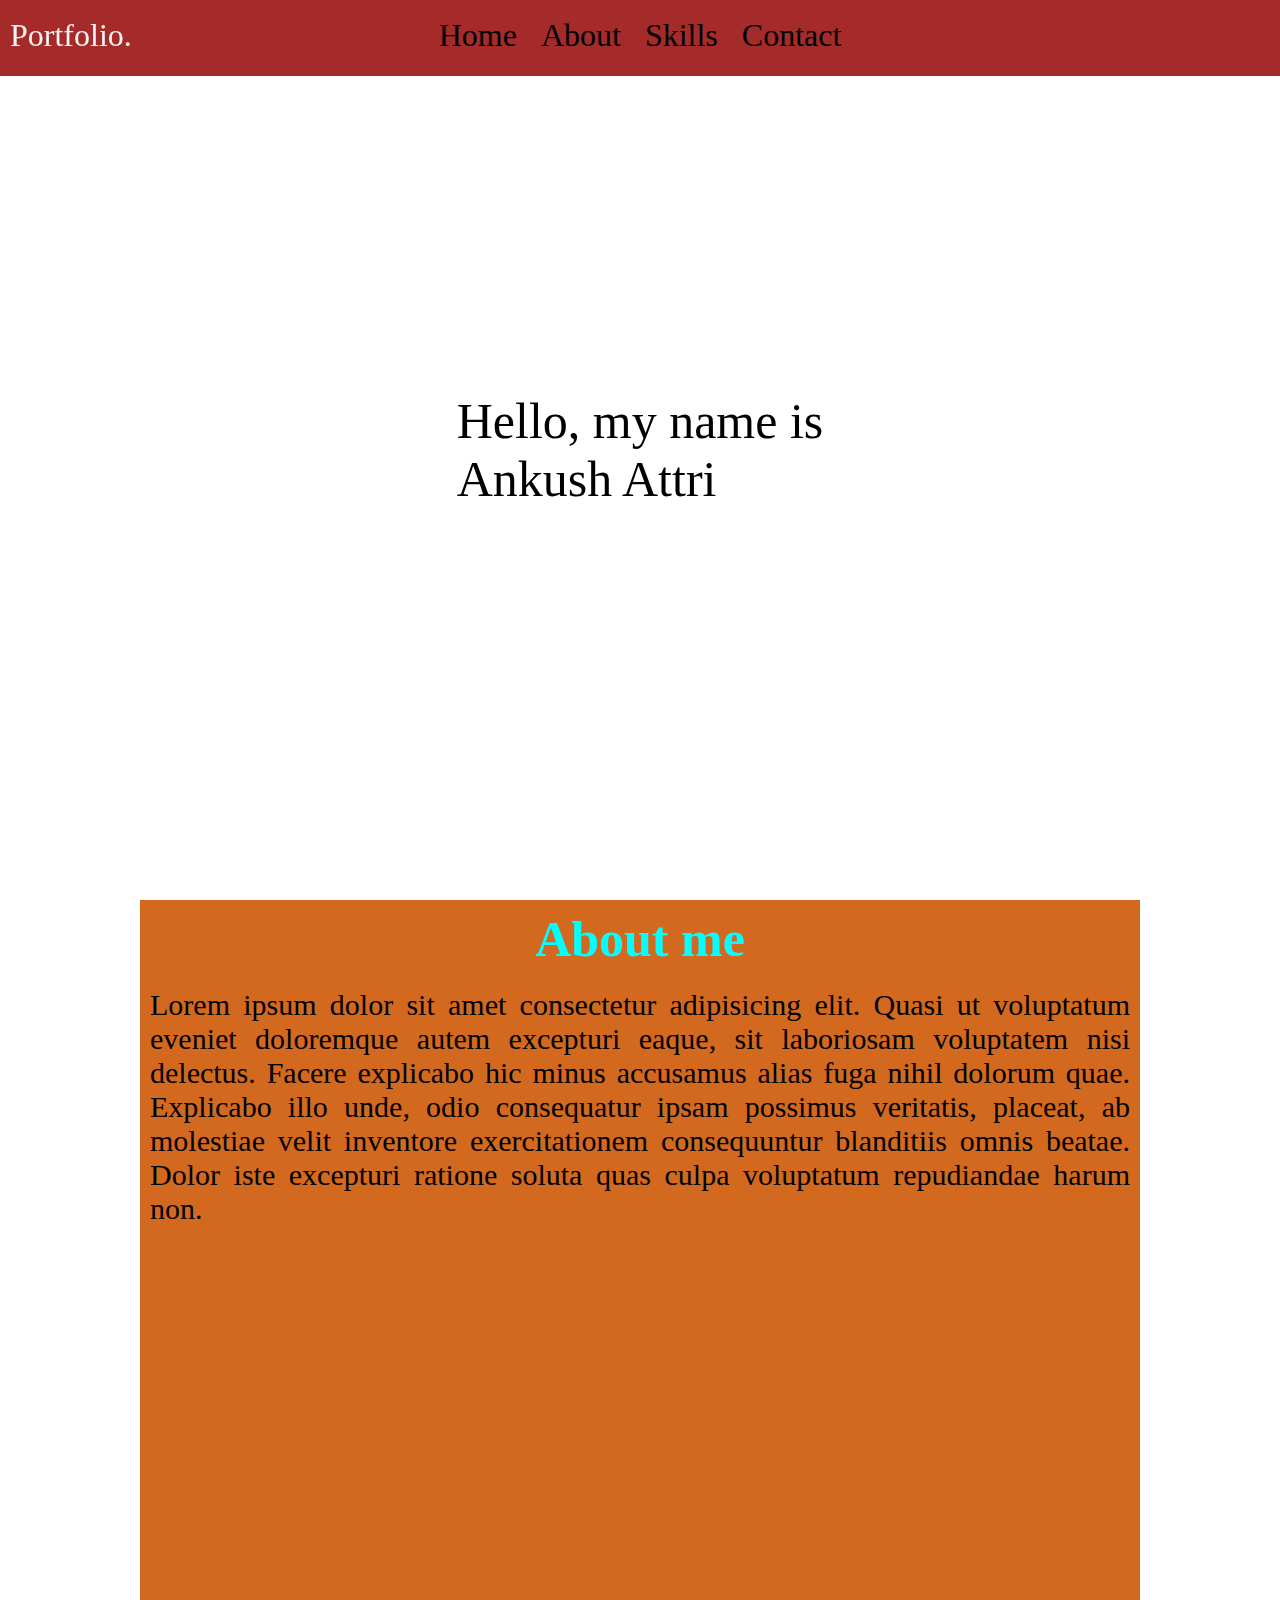
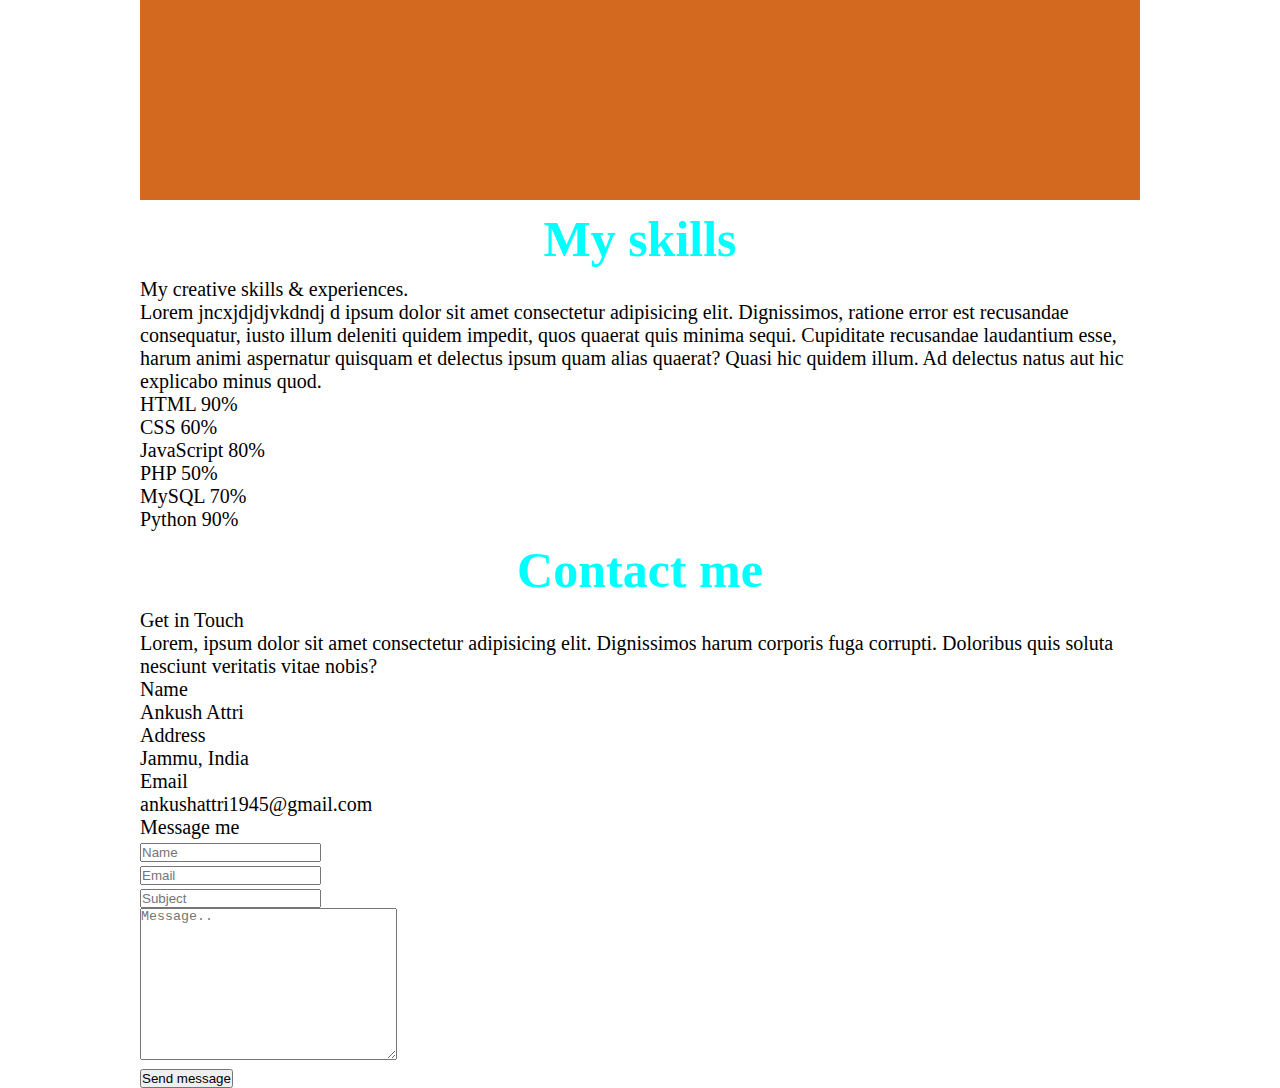
==== index.html @ c4091607 "comit" ====
<!DOCTYPE html>
<html lang="en">

<head>
    <meta charset="UTF-8">
    <meta name="viewport" content="width=device-width, initial-scale=1.0">
    <title>Ankush | Portfolio</title>
    <link rel="stylesheet" href="style.css">
    <script src="https://code.jquery.com/jquery-3.5.1.min.js"></script>

</head>

<body>
    <nav class="navbar">
        <div class="logo"><a href="#">Portfolio.</a></div>
        <ul class="menu">
            <li><a href="#home" class="menu-btn">Home</a></li>
            <li><a href="#about" class="menu-btn">About</a></li>
            <li><a href="#skills" class="menu-btn">Skills</a></li>
            <li><a href="#contact" class="menu-btn">Contact</a></li>
        </ul>
        <div class="menu-btn">
            <i class="fas fa-bars"></i>
        </div>
    </nav>
    <main>
        <div class="container">
            <!-- home section start -->
            <section class="home" id="home">
                <div class="wraper">
                    <div class="home-content">
                        <div class="text-1">Hello, my name is</div>
                        <div class="text-2">Ankush Attri</div>
                        <!-- <a href="#">Hire me</a> -->
                    </div>
                </div>
            </section>
            <!-- about section start -->
            <section class="about" id="about">
                <!-- <div class="container"> -->
                <h2 class="title">About me</h2>
                <div class="about-content">
                    <p>Lorem ipsum dolor sit amet consectetur adipisicing elit. Quasi ut voluptatum eveniet
                        doloremque autem excepturi eaque, sit laboriosam voluptatem nisi delectus. Facere explicabo
                        hic minus accusamus alias fuga nihil dolorum quae. Explicabo illo unde, odio consequatur
                        ipsam possimus veritatis, placeat, ab molestiae velit inventore exercitationem consequuntur
                        blanditiis omnis beatae. Dolor iste excepturi ratione soluta quas culpa voluptatum
                        repudiandae harum non.</p>
                </div>
                <!-- </div> -->
            </section>
            <!-- skills section start -->
            <section class="skills" id="skills">
                <div class="container">
                    <h2 class="title">My skills</h2>
                    <div class="skills-content">
                        <div class="column left">
                            <div class="text">My creative skills & experiences.</div>
                            <p>Lorem jncxjdjdjvkdndj d ipsum dolor sit amet consectetur adipisicing elit. Dignissimos, ratione error est
                                recusandae consequatur, iusto illum deleniti quidem impedit, quos quaerat quis minima
                                sequi.
                                Cupiditate recusandae laudantium esse, harum animi aspernatur quisquam et delectus ipsum
                                quam alias quaerat? Quasi hic quidem illum. Ad delectus natus aut hic explicabo minus
                                quod.
                            </p>
                        </div>
                        <div class="column right">
                            <div class="bars">
                                <div class="info">
                                    <span>HTML</span>
                                    <span>90%</span>
                                </div>
                                <div class="line html"></div>
                            </div>
                            <div class="bars">
                                <div class="info">
                                    <span>CSS</span>
                                    <span>60%</span>
                                </div>
                                <div class="line css"></div>
                            </div>
                            <div class="bars">
                                <div class="info">
                                    <span>JavaScript</span>
                                    <span>80%</span>
                                </div>
                                <div class="line js"></div>
                            </div>
                            <div class="bars">
                                <div class="info">
                                    <span>PHP</span>
                                    <span>50%</span>
                                </div>
                                <div class="line php"></div>
                            </div>
                            <div class="bars">
                                <div class="info">
                                    <span>MySQL</span>
                                    <span>70%</span>
                                </div>
                                <div class="line mysql"></div>
                            </div>
                            <div class="bars">
                                <div class="info">
                                    <span>Python</span>
                                    <span>90%</span>
                                </div>
                                <div class="line Python"></div>
                            </div>
                        </div>
                    </div>
                </div>
            </section>
            <section class="contact" id="contact">
                <div class="container">
                    <h2 class="title">Contact me</h2>
                    <div class="contact-content">
                        <div class="column left">
                            <div class="text">Get in Touch</div>
                            <p>Lorem, ipsum dolor sit amet consectetur adipisicing elit. Dignissimos harum corporis fuga
                                corrupti. Doloribus quis soluta nesciunt veritatis vitae nobis?</p>
                            <div class="icons">
                                <div class="row">
                                    <i class="fas fa-user"></i>
                                    <div class="info">
                                        <div class="head">Name</div>
                                        <div class="sub-title">Ankush Attri</div>
                                    </div>
                                </div>
                                <div class="row">
                                    <i class="fas fa-map-marker-alt"></i>
                                    <div class="info">
                                        <div class="head">Address</div>
                                        <div class="sub-title">Jammu, India</div>
                                    </div>
                                </div>
                                <div class="row">
                                    <i class="fas fa-envelope"></i>
                                    <div class="info">
                                        <div class="head">Email</div>
                                        <div class="sub-title">ankushattri1945@gmail.com</div>
                                    </div>
                                </div>
                            </div>
                        </div>
                        <div class="column right">
                            <div class="text">Message me</div>
                            <form action="#">
                                <div class="fields">
                                    <div class="field name">
                                        <input type="text" placeholder="Name" required>
                                    </div>
                                    <div class="field email">
                                        <input type="email" placeholder="Email" required>
                                    </div>
                                </div>
                                <div class="field">
                                    <input type="text" placeholder="Subject" required>
                                </div>
                                <div class="field textarea">
                                    <textarea cols="30" rows="10" placeholder="Message.." required></textarea>
                                </div>
                                <div class="button-area">
                                    <button type="submit">Send message</button>
                                </div>
                            </form>
                        </div>
                    </div>
                </div>
            </section>
        </div>
    </main>
</body>

</html>
---- style.css ----
* {
    padding: 0;
    margin: 0%;
}

.navbar {
    width: 100vw;
    position: fixed;
    line-height: 50px;
    background-color: brown;
}

.logo {
    position: fixed;
    left: 0;
    padding: 10px;
    font-size: 32px;
}

.menu {
    text-align: center;
    /* position: fixed;
    top: 0;
    right: 0; */
}

.menu li {
    list-style: none;
    text-decoration: none;
    display: inline-block;
    padding: 10px;
}

.menu li a {
    text-decoration: none;
    color: black;
    font-size: 32px;
    cursor: pointer;
}

.logo a {
    text-decoration: none;
    color: whitesmoke;
}

main {
    display: flex;
    justify-content: center;
    color: black;
    font-size: 20px;
    flex-direction: column;
    align-items: center;
}

.container {
    width: 50em;
}

.home {
    height: 100vh;
    display: flex;
    justify-content: center;
    align-items: center;
}

.about {
    height: 100vh;
    background-color: chocolate;
}

.title {
    font-size: 50px;
    color: cyan;
    text-align: center;
    padding: 10px;
}

.about-content p {
    font-size: 30px;
    color: black;
    text-align: justify;
    padding: 10px;
}

/* @media screen and (max-width:780px){
    .container{
        width: 100%;
    }
    .title{
        font-size: 40px;
        color: purple;
        text-align: center;
        padding: 10px;
    }   
    .menu li{
        list-style: none;
        text-decoration: none;
        display:inline-block;
        padding: 10px;
        top: 50px;
    } 
    .menu{
        text-align: center;
        position: fixed;
        top: 50px;
        right: 0; 
        font-size: 20px;
        background-color: crimson;
    }
    .logo a{
        text-decoration: none;
        color: crimson;
        background-color:black;
    }
} */
.wraper {
    font-size: 50px;
    font-family: Cambria, Cochin, Georgia, Times, 'Times New Roman', serif;
}
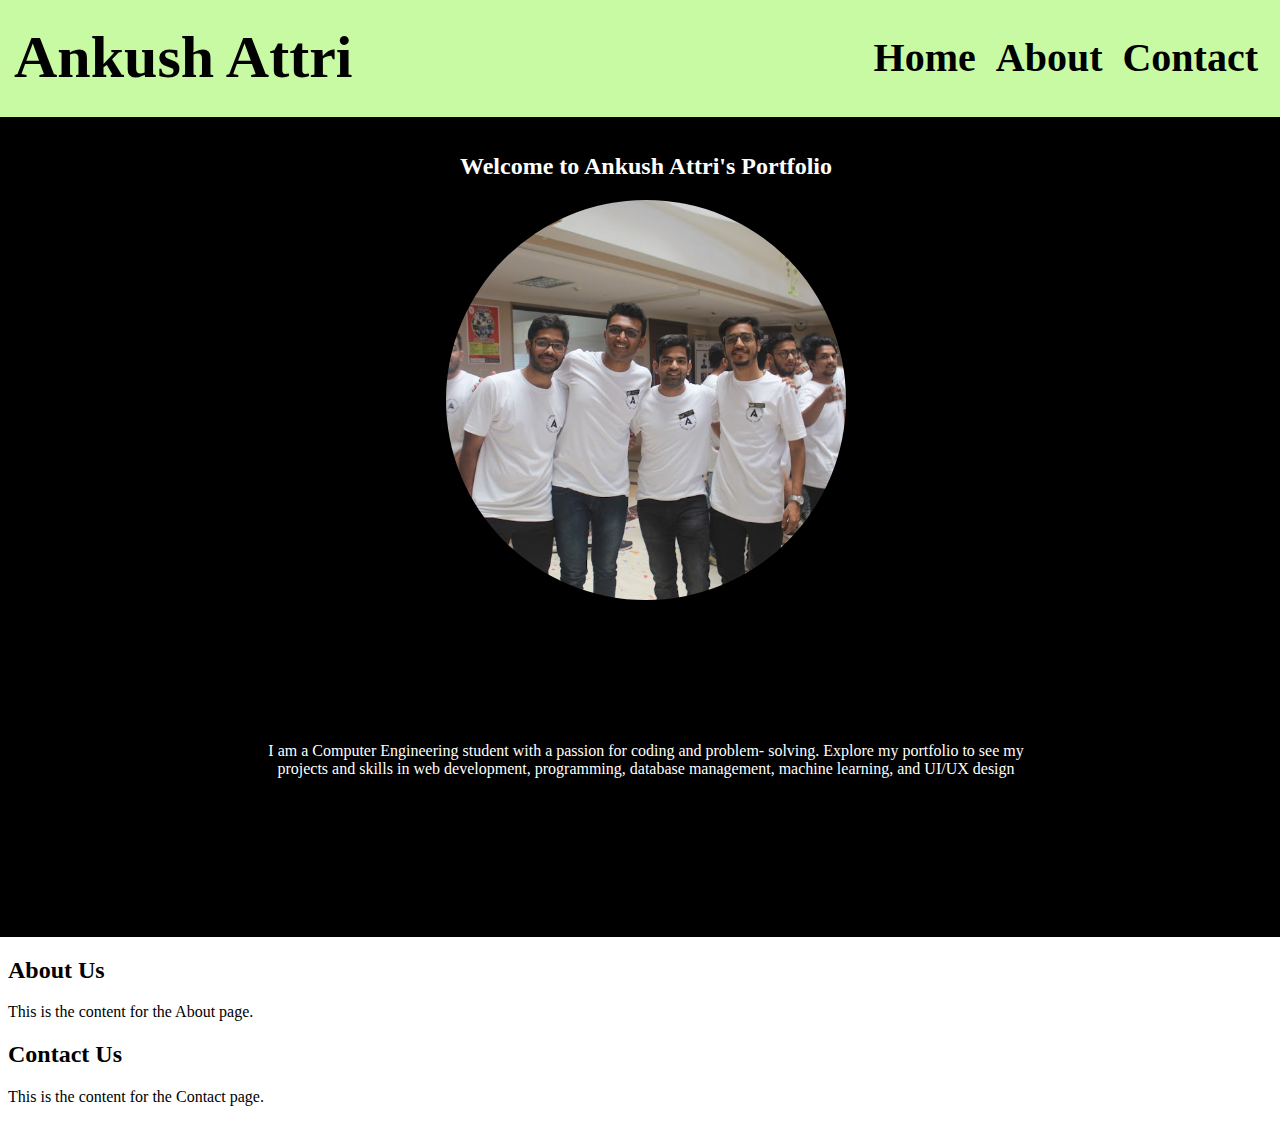
==== commit 5c8532a5: "push" ====
--- a/index.html
+++ b/index.html
@@ -1,175 +1,40 @@
 <!DOCTYPE html>
 <html lang="en">
+  <head>
+    <meta charset="UTF-8" />
+    <meta name="viewport" content="width=device-width, initial-scale=1.0" />
+    <link rel="stylesheet" type="text/css" href="style.css" />
+  </head>
+  <body>
+    <div class="navbar">
+      <div class="company-name">Ankush Attri</div>
+      <ul class="nav-buttons">
+        <li class="nav-button"><a href="#">Home</a></li>
+        <li class="nav-button"><a href="#">About</a></li>
+        <li class="nav-button"><a href="#">Contact</a></li>
+      </ul>
+    </div>
+    <div id="homeContent" class="content">
+      <h2>Welcome to Ankush Attri's Portfolio</h2>
+      <div class="image-container">
+        <img src="sam.JPG" alt="Your Image" />
+      </div>
+      <p>
+        I am a Computer Engineering student with a passion for coding and
+        problem- solving. Explore my portfolio to see my projects and skills in
+        web development, programming, database management, machine learning, and
+        UI/UX design
+      </p>
+    </div>
 
-<head>
-    <meta charset="UTF-8">
-    <meta name="viewport" content="width=device-width, initial-scale=1.0">
-    <title>Ankush | Portfolio</title>
-    <link rel="stylesheet" href="style.css">
-    <script src="https://code.jquery.com/jquery-3.5.1.min.js"></script>
+    <div class="about">
+      <h2>About Us</h2>
+      <p>This is the content for the About page.</p>
+    </div>
 
-</head>
-
-<body>
-    <nav class="navbar">
-        <div class="logo"><a href="#">Portfolio.</a></div>
-        <ul class="menu">
-            <li><a href="#home" class="menu-btn">Home</a></li>
-            <li><a href="#about" class="menu-btn">About</a></li>
-            <li><a href="#skills" class="menu-btn">Skills</a></li>
-            <li><a href="#contact" class="menu-btn">Contact</a></li>
-        </ul>
-        <div class="menu-btn">
-            <i class="fas fa-bars"></i>
-        </div>
-    </nav>
-    <main>
-        <div class="container">
-            <!-- home section start -->
-            <section class="home" id="home">
-                <div class="wraper">
-                    <div class="home-content">
-                        <div class="text-1">Hello, my name is</div>
-                        <div class="text-2">Ankush Attri</div>
-                        <!-- <a href="#">Hire me</a> -->
-                    </div>
-                </div>
-            </section>
-            <!-- about section start -->
-            <section class="about" id="about">
-                <!-- <div class="container"> -->
-                <h2 class="title">About me</h2>
-                <div class="about-content">
-                    <p>Lorem ipsum dolor sit amet consectetur adipisicing elit. Quasi ut voluptatum eveniet
-                        doloremque autem excepturi eaque, sit laboriosam voluptatem nisi delectus. Facere explicabo
-                        hic minus accusamus alias fuga nihil dolorum quae. Explicabo illo unde, odio consequatur
-                        ipsam possimus veritatis, placeat, ab molestiae velit inventore exercitationem consequuntur
-                        blanditiis omnis beatae. Dolor iste excepturi ratione soluta quas culpa voluptatum
-                        repudiandae harum non.</p>
-                </div>
-                <!-- </div> -->
-            </section>
-            <!-- skills section start -->
-            <section class="skills" id="skills">
-                <div class="container">
-                    <h2 class="title">My skills</h2>
-                    <div class="skills-content">
-                        <div class="column left">
-                            <div class="text">My creative skills & experiences.</div>
-                            <p>Lorem jncxjdjdjvkdndj d ipsum dolor sit amet consectetur adipisicing elit. Dignissimos, ratione error est
-                                recusandae consequatur, iusto illum deleniti quidem impedit, quos quaerat quis minima
-                                sequi.
-                                Cupiditate recusandae laudantium esse, harum animi aspernatur quisquam et delectus ipsum
-                                quam alias quaerat? Quasi hic quidem illum. Ad delectus natus aut hic explicabo minus
-                                quod.
-                            </p>
-                        </div>
-                        <div class="column right">
-                            <div class="bars">
-                                <div class="info">
-                                    <span>HTML</span>
-                                    <span>90%</span>
-                                </div>
-                                <div class="line html"></div>
-                            </div>
-                            <div class="bars">
-                                <div class="info">
-                                    <span>CSS</span>
-                                    <span>60%</span>
-                                </div>
-                                <div class="line css"></div>
-                            </div>
-                            <div class="bars">
-                                <div class="info">
-                                    <span>JavaScript</span>
-                                    <span>80%</span>
-                                </div>
-                                <div class="line js"></div>
-                            </div>
-                            <div class="bars">
-                                <div class="info">
-                                    <span>PHP</span>
-                                    <span>50%</span>
-                                </div>
-                                <div class="line php"></div>
-                            </div>
-                            <div class="bars">
-                                <div class="info">
-                                    <span>MySQL</span>
-                                    <span>70%</span>
-                                </div>
-                                <div class="line mysql"></div>
-                            </div>
-                            <div class="bars">
-                                <div class="info">
-                                    <span>Python</span>
-                                    <span>90%</span>
-                                </div>
-                                <div class="line Python"></div>
-                            </div>
-                        </div>
-                    </div>
-                </div>
-            </section>
-            <section class="contact" id="contact">
-                <div class="container">
-                    <h2 class="title">Contact me</h2>
-                    <div class="contact-content">
-                        <div class="column left">
-                            <div class="text">Get in Touch</div>
-                            <p>Lorem, ipsum dolor sit amet consectetur adipisicing elit. Dignissimos harum corporis fuga
-                                corrupti. Doloribus quis soluta nesciunt veritatis vitae nobis?</p>
-                            <div class="icons">
-                                <div class="row">
-                                    <i class="fas fa-user"></i>
-                                    <div class="info">
-                                        <div class="head">Name</div>
-                                        <div class="sub-title">Ankush Attri</div>
-                                    </div>
-                                </div>
-                                <div class="row">
-                                    <i class="fas fa-map-marker-alt"></i>
-                                    <div class="info">
-                                        <div class="head">Address</div>
-                                        <div class="sub-title">Jammu, India</div>
-                                    </div>
-                                </div>
-                                <div class="row">
-                                    <i class="fas fa-envelope"></i>
-                                    <div class="info">
-                                        <div class="head">Email</div>
-                                        <div class="sub-title">ankushattri1945@gmail.com</div>
-                                    </div>
-                                </div>
-                            </div>
-                        </div>
-                        <div class="column right">
-                            <div class="text">Message me</div>
-                            <form action="#">
-                                <div class="fields">
-                                    <div class="field name">
-                                        <input type="text" placeholder="Name" required>
-                                    </div>
-                                    <div class="field email">
-                                        <input type="email" placeholder="Email" required>
-                                    </div>
-                                </div>
-                                <div class="field">
-                                    <input type="text" placeholder="Subject" required>
-                                </div>
-                                <div class="field textarea">
-                                    <textarea cols="30" rows="10" placeholder="Message.." required></textarea>
-                                </div>
-                                <div class="button-area">
-                                    <button type="submit">Send message</button>
-                                </div>
-                            </form>
-                        </div>
-                    </div>
-                </div>
-            </section>
-        </div>
-    </main>
-</body>
-
-</html>+    <div class="contact">
+      <h2>Contact Us</h2>
+      <p>This is the content for the Contact page.</p>
+    </div>
+  </body>
+</html>
--- a/style.css
+++ b/style.css
@@ -1,119 +1,83 @@
-* {
-    padding: 0;
-    margin: 0%;
+/* styles.css */
+/* Style for the navigation bar */
+
+.navbar {
+    display: flex;
+    justify-content: space-between;
+    align-items: center;
+    background-color: #c7faa2;
+    background-size: 100%;
+    margin-top:  -10px;
+    margin-left: -10px;
+    margin-right: -10px;
+    margin-bottom: 0px;
+    padding:16px;
+    width: 100%;
+    color: black;
 }
 
-.navbar {
-    width: 100vw;
-    position: fixed;
-    line-height: 50px;
-    background-color: brown;
+/* Style for the company name */
+.company-name {
+    font-size: 60px;
+    font-weight: bold;
 }
 
-.logo {
-    position: fixed;
-    left: 0;
-    padding: 10px;
-    font-size: 32px;
+/* Style for the navigation buttons */
+.nav-buttons {
+    list-style-type: none;
+    margin: 0;
+    padding: 20px;
+    font-size: 40px;
+    display: flex;
 }
 
-.menu {
-    text-align: center;
-    /* position: fixed;
-    top: 0;
-    right: 0; */
+.nav-button {
+    margin-right: 20px;
 }
 
-.menu li {
-    list-style: none;
-    text-decoration: none;
-    display: inline-block;
-    padding: 10px;
+.nav-button:last-child {
+    margin-right: 0;
 }
 
-.menu li a {
+.nav-button a {
     text-decoration: none;
-    color: black;
-    font-size: 32px;
-    cursor: pointer;
+    color:black;
+    font-weight: bold;
+}
+.content{background-color: black;
+    color: white; /* Set text color to white for visibility */
+    padding:16px;
+    margin-left: -10px;
+    margin-right: -10px;
+    width: 100%;
+}
+.content h2{
+    text-align: center;
+}
+.content p{
+    text-align: center;
+    padding: 20%;
+    padding-top: 10%;
+    padding-bottom: 10%;
+}
+/* Add this CSS rule to create a circular clipping mask */
+.image-container {
+    display: block;
+    margin-left: auto;
+    margin-right: auto;
+    width: 400px; /* Adjust the size of the container as needed */
+    height: 400px; /* Adjust the size of the container as needed */
+    overflow: hidden; /* Hide the parts of the image outside the container */
+    border-radius: 50%; /* Create a circular shape */
+    
+   
 }
 
-.logo a {
-    text-decoration: none;
-    color: whitesmoke;
+/* Style the image inside the container */
+.image-container img {
+    margin: auto;
+    width: 100%;
+    height: 100%;
+    text-align: center;
+    object-fit: cover; /* Maintain aspect ratio and cover the entire container */
 }
-
-main {
-    display: flex;
-    justify-content: center;
-    color: black;
-    font-size: 20px;
-    flex-direction: column;
-    align-items: center;
-}
-
-.container {
-    width: 50em;
-}
-
-.home {
-    height: 100vh;
-    display: flex;
-    justify-content: center;
-    align-items: center;
-}
-
-.about {
-    height: 100vh;
-    background-color: chocolate;
-}
-
-.title {
-    font-size: 50px;
-    color: cyan;
-    text-align: center;
-    padding: 10px;
-}
-
-.about-content p {
-    font-size: 30px;
-    color: black;
-    text-align: justify;
-    padding: 10px;
-}
-
-/* @media screen and (max-width:780px){
-    .container{
-        width: 100%;
-    }
-    .title{
-        font-size: 40px;
-        color: purple;
-        text-align: center;
-        padding: 10px;
-    }   
-    .menu li{
-        list-style: none;
-        text-decoration: none;
-        display:inline-block;
-        padding: 10px;
-        top: 50px;
-    } 
-    .menu{
-        text-align: center;
-        position: fixed;
-        top: 50px;
-        right: 0; 
-        font-size: 20px;
-        background-color: crimson;
-    }
-    .logo a{
-        text-decoration: none;
-        color: crimson;
-        background-color:black;
-    }
-} */
-.wraper {
-    font-size: 50px;
-    font-family: Cambria, Cochin, Georgia, Times, 'Times New Roman', serif;
-}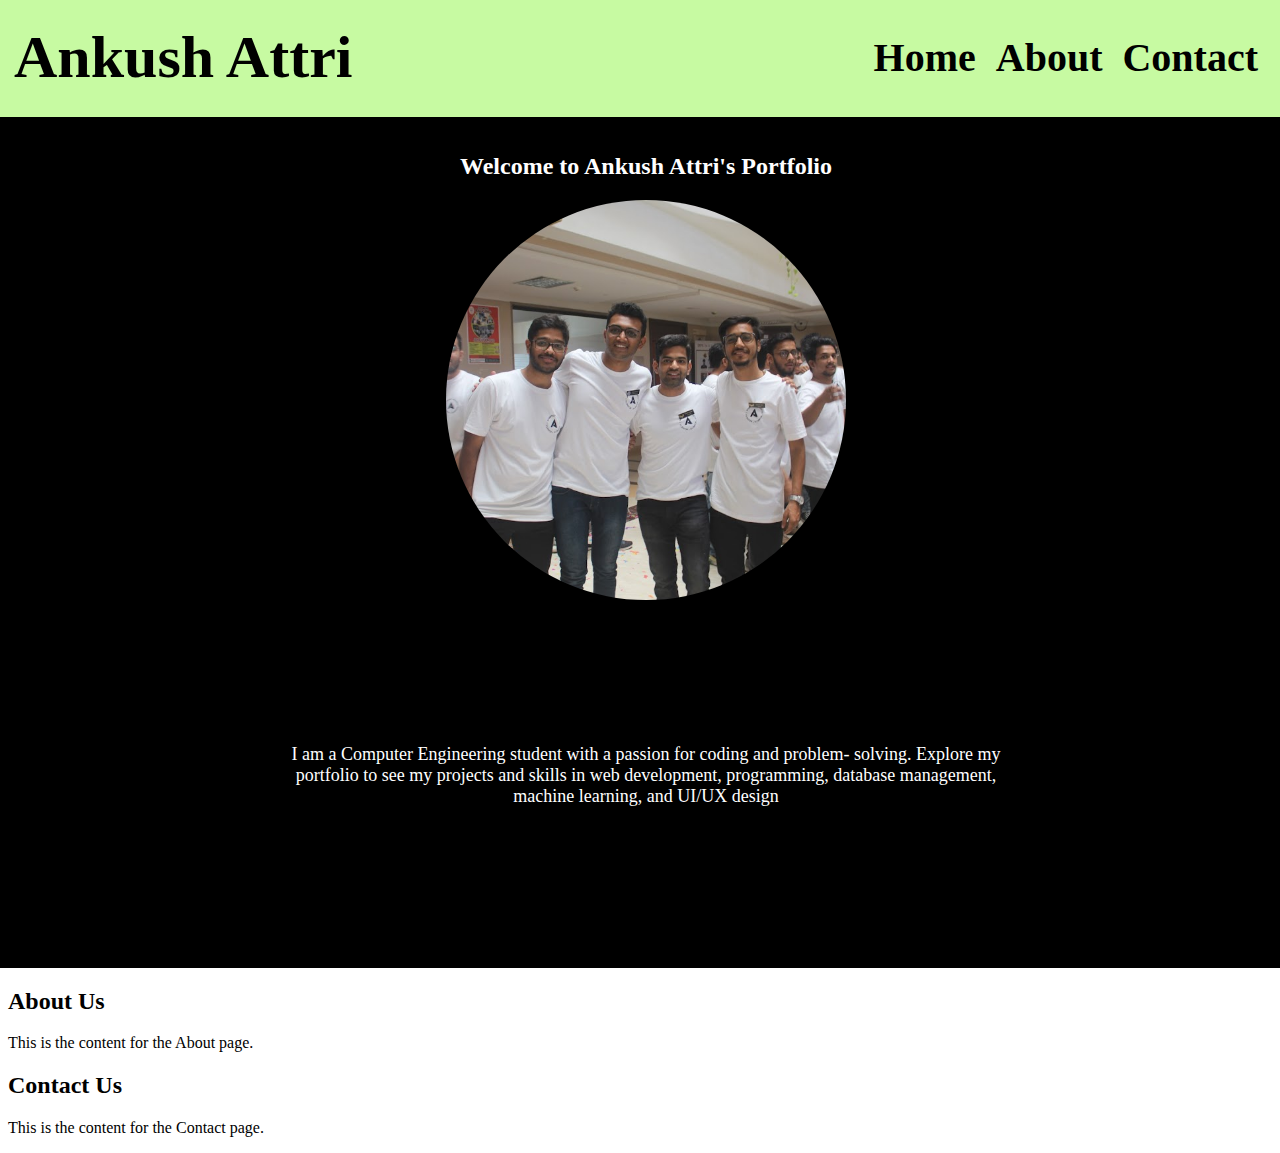
==== commit cfa5dfa7: "main" ====
--- a/index.html
+++ b/index.html
@@ -14,7 +14,7 @@
         <li class="nav-button"><a href="#">Contact</a></li>
       </ul>
     </div>
-    <div id="homeContent" class="content">
+    <div id="Home" class="content">
       <h2>Welcome to Ankush Attri's Portfolio</h2>
       <div class="image-container">
         <img src="sam.JPG" alt="Your Image" />
@@ -27,12 +27,12 @@
       </p>
     </div>
 
-    <div class="about">
+    <div id="About" class="About">
       <h2>About Us</h2>
       <p>This is the content for the About page.</p>
     </div>
 
-    <div class="contact">
+    <div id="Contact" class="Contact">
       <h2>Contact Us</h2>
       <p>This is the content for the Contact page.</p>
     </div>
--- a/style.css
+++ b/style.css
@@ -59,6 +59,7 @@
     padding: 20%;
     padding-top: 10%;
     padding-bottom: 10%;
+    font-size: large;
 }
 /* Add this CSS rule to create a circular clipping mask */
 .image-container {
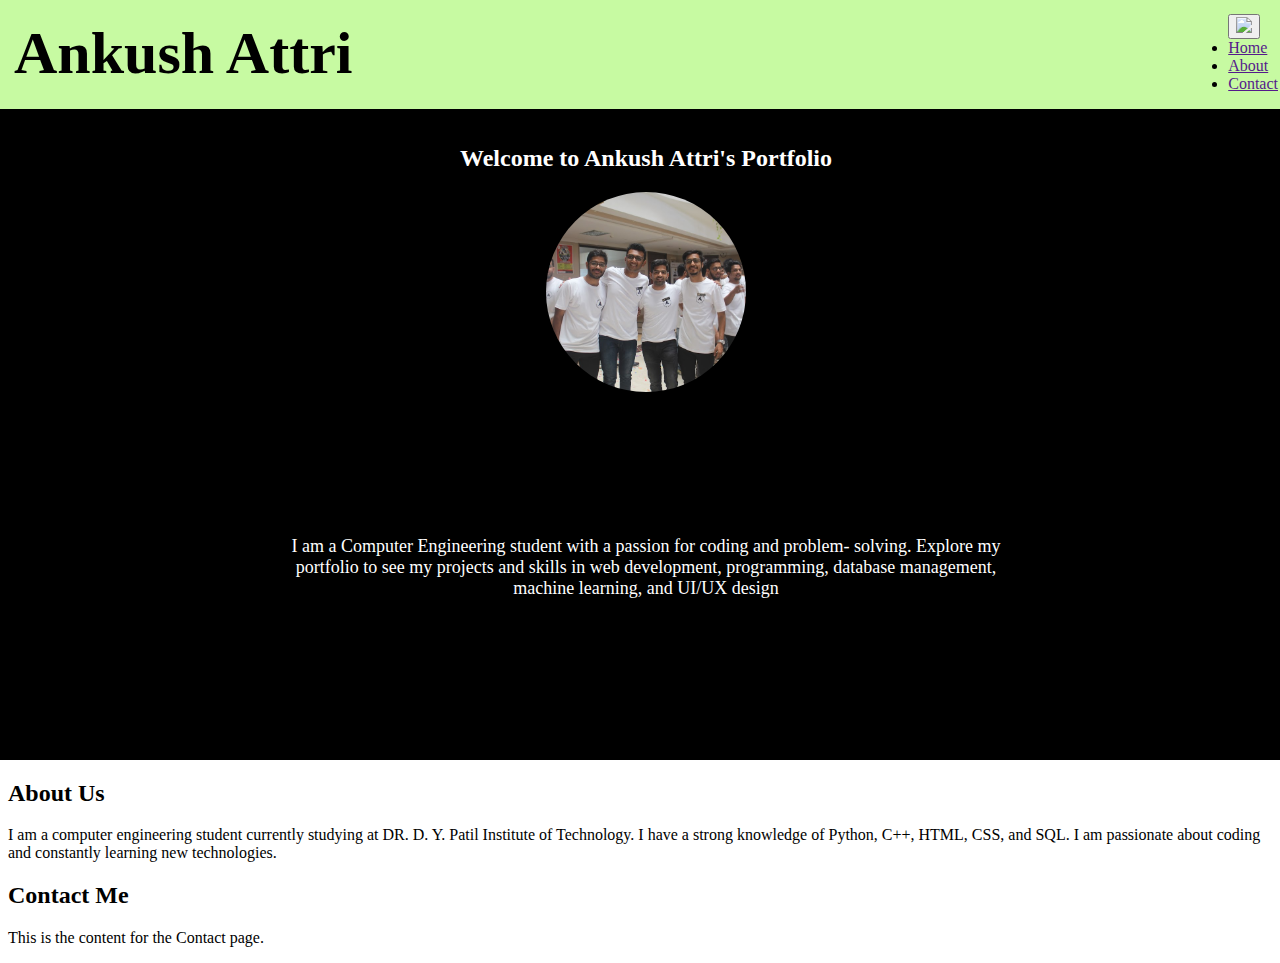
==== commit 4d1a4941: "main" ====
--- a/index.html
+++ b/index.html
@@ -4,15 +4,21 @@
     <meta charset="UTF-8" />
     <meta name="viewport" content="width=device-width, initial-scale=1.0" />
     <link rel="stylesheet" type="text/css" href="style.css" />
+    <script src="script.js"></script>
   </head>
   <body>
     <div class="navbar">
       <div class="company-name">Ankush Attri</div>
-      <ul class="nav-buttons">
-        <li class="nav-button"><a href="#">Home</a></li>
-        <li class="nav-button"><a href="#">About</a></li>
-        <li class="nav-button"><a href="#">Contact</a></li>
-      </ul>
+      <nav>
+        <div class="menu">
+          <button class="dropbtn"><img src="menu.png"/></button>
+          <div class="menu-content">
+            <li ><a href=>Home</a></li>
+            <li ><a href=>About</a></li>
+            <li ><a href=>Contact</a></li>
+          </div>
+        </div>
+      </nav>
     </div>
     <div id="Home" class="content">
       <h2>Welcome to Ankush Attri's Portfolio</h2>
@@ -29,11 +35,11 @@
 
     <div id="About" class="About">
       <h2>About Us</h2>
-      <p>This is the content for the About page.</p>
+      <p>I am a computer engineering student currently studying at DR. D. Y. Patil Institute of Technology. I have a strong knowledge of Python, C++, HTML, CSS, and SQL. I am passionate about coding and constantly learning new technologies.</p>
     </div>
 
     <div id="Contact" class="Contact">
-      <h2>Contact Us</h2>
+      <h2>Contact Me</h2>
       <p>This is the content for the Contact page.</p>
     </div>
   </body>
--- a/style.css
+++ b/style.css
@@ -66,10 +66,10 @@
     display: block;
     margin-left: auto;
     margin-right: auto;
-    width: 400px; /* Adjust the size of the container as needed */
-    height: 400px; /* Adjust the size of the container as needed */
-    overflow: hidden; /* Hide the parts of the image outside the container */
-    border-radius: 50%; /* Create a circular shape */
+    width: 200px; /* Set the width of the image */
+    height: 200px; /* Set the height of the image */
+    border-radius: 50%; /* Create an oval shape */
+    overflow: hidden;  /* Create a circular shape */
     
    
 }
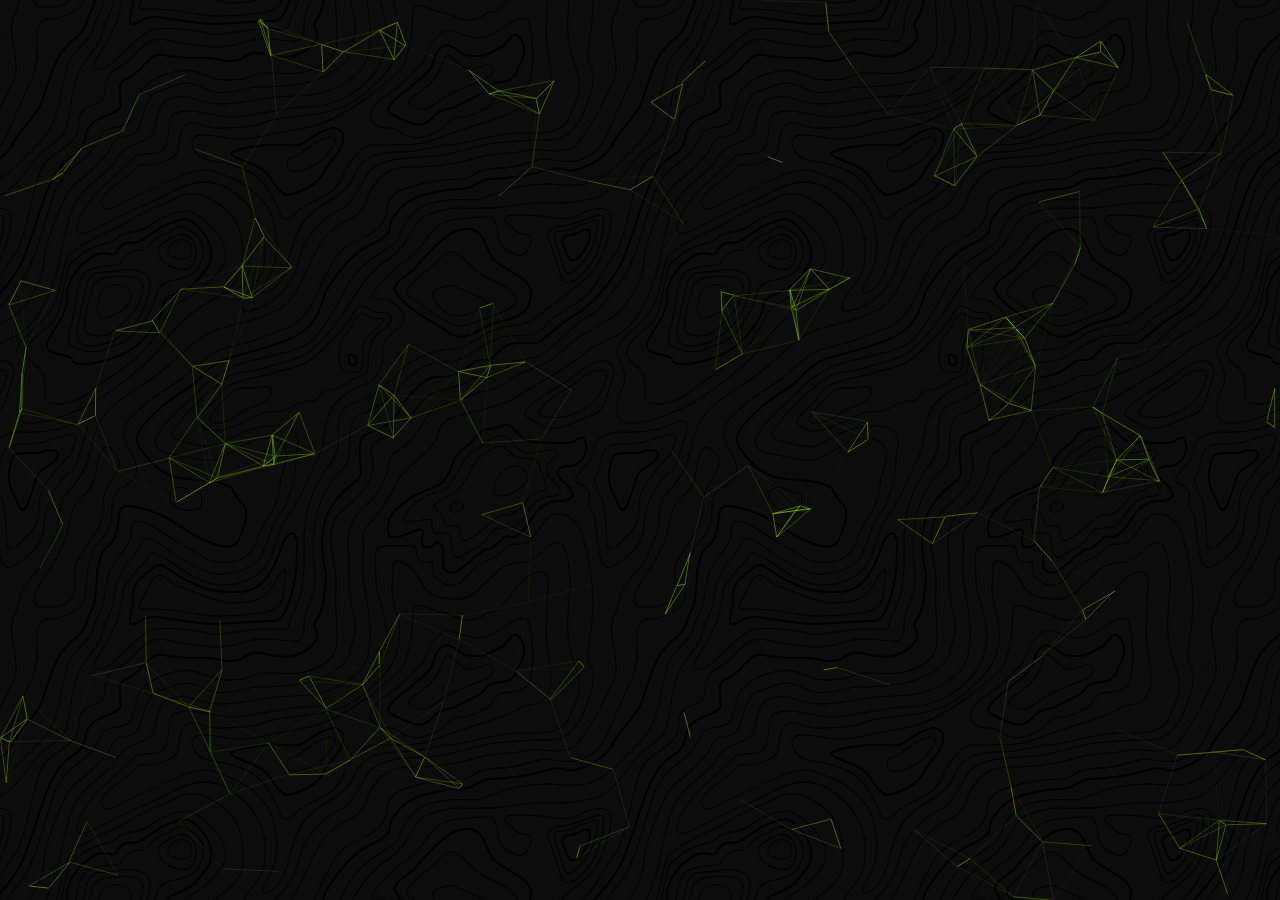
==== commit fb91ac24: "main" ====
--- a/index.html
+++ b/index.html
@@ -1,46 +1,110 @@
 <!DOCTYPE html>
 <html lang="en">
-  <head>
-    <meta charset="UTF-8" />
-    <meta name="viewport" content="width=device-width, initial-scale=1.0" />
-    <link rel="stylesheet" type="text/css" href="style.css" />
-    <script src="script.js"></script>
-  </head>
-  <body>
-    <div class="navbar">
-      <div class="company-name">Ankush Attri</div>
-      <nav>
-        <div class="menu">
-          <button class="dropbtn"><img src="menu.png"/></button>
-          <div class="menu-content">
-            <li ><a href=>Home</a></li>
-            <li ><a href=>About</a></li>
-            <li ><a href=>Contact</a></li>
-          </div>
-        </div>
-      </nav>
+
+<head>
+  <meta http-equiv="Content-Type" content="text/html" ; charset="utf=8" />
+  <meta name="viewport" content="width=device-width, initial-scale=1.0" />
+  <title>Drish | Portfolio</title>
+  <meta name="title" content="Drish | Portfolio">
+  <meta name="Description" content="Hey, I'm Drish. I am a 3rd-year student at SRM Institute of Science and Technology in India, pursuing B.Tech in Computer Science Engineering." />
+  <meta property="og:type" content="website">
+  <meta property="og:url" content="https://drish-xd.is-a.dev/">
+  <meta property="og:title" content="Drish | Portfolio">
+  <meta property="og:description" content="Hey, I'm Drish. I am a 3rd-year student at SRM Institute of Science and Technology in India, pursuing B.Tech in Computer Science Engineering.">
+  <meta property="og:image" content="https://drish-xd.is-a.dev/Assets/Images/Screenshot.png">
+  <meta property="twitter:card" content="summary_large_image">
+  <meta property="twitter:url" content="https://drish-xd.is-a.dev/">
+  <meta property="twitter:title" content="Drish | Portfolio">
+  <meta property="twitter:description" content="Hey, I'm Drish. I am a 3rd-year student at SRM Institute of Science and Technology in India, pursuing B.Tech in Computer Science Engineering.">
+  <meta property="twitter:image" content="https://drish-xd.is-a.dev/Assets/Images/Screenshot.png">
+  <meta name="robots" content="index, follow" />
+  <link rel="canonical" href="https://drish-xd.is-a.dev/" />
+  <link rel="shortcut icon" type="image/x-icon" href="./Assets/Images/CodeTyping.svg" />
+  <link rel="preload" href="./Assets/Fonts/truculenta-webfont.woff2" as="font" type="font/woff2" crossorigin>
+  <link rel="preload" href="./Assets/Fonts/truculenta-webfont.woff" as="font" type="font/woff" crossorigin>
+  <link rel="preload" href="./Assets/Fonts/syne-webfont.woff2" as="font" type="font/woff2" crossorigin>
+  <link rel="preload" href="./Assets/Fonts/syne-webfont.woff" as="font" type="font/woff" crossorigin>
+  <link rel="preload" href="./Assets/Images/topography.svg" as="image" type="image/svg+xml">
+  <link rel="preload" href="./Style/index.min.css" as="style">
+  <link rel="preload" href="./Script/script.min.js" as="script">
+  <link rel="preload" href="./Script/canvas-nest.min.js" as="script">
+  <link rel="stylesheet" href="./Style/index.min.css" />
+  <link rel="preconnect" href="https://drish-xd.is-a.dev/Portfolio" />
+  <link rel="prerender" href="https://drish-xd.is-a.dev/Portfolio" />
+  <link rel="dns-prefetch" href="https://drish-xd.is-a.dev/Portfolio" />
+  <script src="https://ajax.googleapis.com/ajax/libs/jquery/3.6.0/jquery.min.js"></script>
+  <!-- cache Control -->
+  <meta http-equiv="cache-control" content="Private" />
+  <meta http-equiv="Expires" content="600" />
+  <!-- Global site tag (gtag.js) - Google Analytics -->
+  <script async src="https://www.googletagmanager.com/gtag/js?id=G-PZCG5DMRF9"></script>
+  <script>
+    window.dataLayer = window.dataLayer || [];
+
+    function gtag() {
+      dataLayer.push(arguments);
+    }
+    gtag("js", new Date());
+
+    gtag("config", "G-PZCG5DMRF9");
+  </script>
+  <title>Drish | Portfolio</title>
+</head>
+
+<body oncontextmenu="return false">
+  <!-- container  -->
+
+  <section class="mainpage">
+    <div class="welcome-section content-hidden">
+      <div class="content-wrap">
+        <ul class="fly-in-hello">
+          <li class="hello-h">H</li>
+          <li>E</li>
+          <li>L</li>
+          <li>L</li>
+          <li>O</li>
+          <li class="extraspace">&nbsp;</li>
+        </ul>
+        <ul class="fly-in-there">
+          <li>T</li>
+          <li>H</li>
+          <li>E</li>
+          <li>R</li>
+          <li>E</li>
+          <li>!</li>
+        </ul>
+      </div>
+
+      <a class="enter-button">ENTER</a>
     </div>
-    <div id="Home" class="content">
-      <h2>Welcome to Ankush Attri's Portfolio</h2>
-      <div class="image-container">
-        <img src="sam.JPG" alt="Your Image" />
-      </div>
-      <p>
-        I am a Computer Engineering student with a passion for coding and
-        problem- solving. Explore my portfolio to see my projects and skills in
-        web development, programming, database management, machine learning, and
-        UI/UX design
-      </p>
-    </div>
+  </section>
 
-    <div id="About" class="About">
-      <h2>About Us</h2>
-      <p>I am a computer engineering student currently studying at DR. D. Y. Patil Institute of Technology. I have a strong knowledge of Python, C++, HTML, CSS, and SQL. I am passionate about coding and constantly learning new technologies.</p>
-    </div>
+  <!-- scripting -->
 
-    <div id="Contact" class="Contact">
-      <h2>Contact Me</h2>
-      <p>This is the content for the Contact page.</p>
-    </div>
-  </body>
-</html>
+  <script>
+    // text animation onload
+
+    $(function () {
+      var welcomeSection = $(".welcome-section"),
+        enterButton = welcomeSection.find(".enter-button");
+
+      setTimeout(function () {
+        welcomeSection.removeClass("content-hidden");
+      }, 800);
+
+      // text animation on change
+
+      enterButton.on('click', function (event) {
+        event.preventDefault();
+        welcomeSection.addClass("content-hidden");
+        setTimeout(function () {
+          window.location = "C:\Users\ankus\Desktop\portfolio\Portfolio";
+        }, 2000);
+      });
+    });
+  </script>
+
+  <script color="159, 239, 0" opacity="1" count="300" src="./Script/canvas-nest.min.js"></script>
+</body>
+
+</html>--- a/Style/index.min.css
+++ b/Style/index.min.css
@@ -0,0 +1 @@
+@font-face{font-family:Syne;src:url(../Assets/Fonts/syne-webfont.woff2) format("woff2"),url(../Assets/Fonts/syne-webfont.woff) format("woff")}@font-face{font-family:Truculenta;src:url(../Assets/Fonts/truculenta-webfont.woff2) format("woff2"),url(../Assets/Fonts/truculenta-webfont.woff) format("woff")}*{margin:0;padding:0;box-sizing:border-box}body{width:100%;height:100vh;background-color:#0c0c0c;background-image:url(../Assets//Images/topography.svg);-webkit-touch-callout:none;-webkit-user-select:none;-khtml-user-select:none;-moz-user-select:none;-ms-user-select:none;user-select:none;-webkit-font-smoothing:antialiased;-moz-osx-font-smoothing:grayscale}::-webkit-scrollbar{width:10px}::-webkit-scrollbar-track{background-color:#000;border-radius:10px}::-webkit-scrollbar-thumb{border-radius:10px;background-color:#24303880}::-webkit-scrollbar-thumb:hover{background-color:#253139}.mainpage{height:100vh;display:grid;place-content:center center;overflow:hidden}.content-wrap{font-family:Truculenta;font-size:120px;color:#f1f1f1;display:inline-flex}.fly-in-hello li,.fly-in-there li{display:inline-flex;margin:0 10px;opacity:1;transition:all 1.5s ease}.fly-in-hello .extraspace{margin:0 20px}.enter-button{font-family:Syne;display:block;text-align:center;font-size:1.7rem;letter-spacing:.1rem;color:#9fef00;opacity:1;margin-top:30px;transition:all 1s ease 1.5s;cursor:pointer}.content-hidden .fly-in-hello li,.content-hidden .fly-in-there li{opacity:0}.content-hidden .fly-in-hello li:nth-child(1){transform:translate3d(-90px,0,0)}.content-hidden .fly-in-hello li:nth-child(2){transform:translate3d(-70px,0,0)}.content-hidden .fly-in-hello li:nth-child(3){transform:translate3d(-50px,0,0)}.content-hidden .fly-in-hello li:nth-child(4){transform:translate3d(-30px,0,0)}.content-hidden .fly-in-hello li:nth-child(5){transform:translate3d(-10px,0,0)}.content-hidden .fly-in-hello li:nth-child(6){transform:translate3d(0,0,0)}.content-hidden .fly-in-there li:nth-child(1){transform:translate3d(10px,0,0)}.content-hidden .fly-in-there li:nth-child(2){transform:translate3d(30px,0,0)}.content-hidden .fly-in-there li:nth-child(3){transform:translate3d(50px,0,0)}.content-hidden .fly-in-there li:nth-child(4){transform:translate3d(70px,0,0)}.content-hidden .fly-in-there li:nth-child(5){transform:translate3d(90px,0,0)}.content-hidden .fly-in-there li:nth-child(6){transform:translate3d(110px,0,0)}.content-hidden .enter-button{opacity:0;visibility:hidden;transform:translate3d(0,-30px,0)}@media screen and (max-width:1150px){.content-wrap{font-size:9vw}}@media screen and (max-width:768px){body{background-color:#0e0e0e}.content-wrap{font-size:15vw;display:inline-block}.fly-in-there{margin-top:25px}.content-hidden .fly-in-hello li:nth-child(1){transform:translate3d(-50px,0,0)}.content-hidden .fly-in-hello li:nth-child(2){transform:translate3d(-50px,0,0)}.content-hidden .fly-in-hello li:nth-child(3){transform:translate3d(-25px,0,0)}.content-hidden .fly-in-hello li:nth-child(4){transform:translate3d(0,0,0)}.content-hidden .fly-in-hello li:nth-child(5){transform:translate3d(25px,0,0)}.fly-in-hello .extraspace{margin:0}.fly-in-hello .hello-h{margin-left:25px}.content-hidden .fly-in-there li:nth-child(1){transform:translate3d(-50px,0,0)}.content-hidden .fly-in-there li:nth-child(2){transform:translate3d(-25px,0,0)}.content-hidden .fly-in-there li:nth-child(3){transform:translate3d(0,0,0)}.content-hidden .fly-in-there li:nth-child(4){transform:translate3d(25px,0,0)}.content-hidden .fly-in-there li:nth-child(5){transform:translate3d(50px,0,0)}.content-hidden .fly-in-there li:nth-child(6){transform:translate3d(75px,0,0)}}--- a/Style/index.min.css
+++ b/Style/index.min.css
@@ -0,0 +1 @@
+@font-face{font-family:Syne;src:url(../Assets/Fonts/syne-webfont.woff2) format("woff2"),url(../Assets/Fonts/syne-webfont.woff) format("woff")}@font-face{font-family:Truculenta;src:url(../Assets/Fonts/truculenta-webfont.woff2) format("woff2"),url(../Assets/Fonts/truculenta-webfont.woff) format("woff")}*{margin:0;padding:0;box-sizing:border-box}body{width:100%;height:100vh;background-color:#0c0c0c;background-image:url(../Assets//Images/topography.svg);-webkit-touch-callout:none;-webkit-user-select:none;-khtml-user-select:none;-moz-user-select:none;-ms-user-select:none;user-select:none;-webkit-font-smoothing:antialiased;-moz-osx-font-smoothing:grayscale}::-webkit-scrollbar{width:10px}::-webkit-scrollbar-track{background-color:#000;border-radius:10px}::-webkit-scrollbar-thumb{border-radius:10px;background-color:#24303880}::-webkit-scrollbar-thumb:hover{background-color:#253139}.mainpage{height:100vh;display:grid;place-content:center center;overflow:hidden}.content-wrap{font-family:Truculenta;font-size:120px;color:#f1f1f1;display:inline-flex}.fly-in-hello li,.fly-in-there li{display:inline-flex;margin:0 10px;opacity:1;transition:all 1.5s ease}.fly-in-hello .extraspace{margin:0 20px}.enter-button{font-family:Syne;display:block;text-align:center;font-size:1.7rem;letter-spacing:.1rem;color:#9fef00;opacity:1;margin-top:30px;transition:all 1s ease 1.5s;cursor:pointer}.content-hidden .fly-in-hello li,.content-hidden .fly-in-there li{opacity:0}.content-hidden .fly-in-hello li:nth-child(1){transform:translate3d(-90px,0,0)}.content-hidden .fly-in-hello li:nth-child(2){transform:translate3d(-70px,0,0)}.content-hidden .fly-in-hello li:nth-child(3){transform:translate3d(-50px,0,0)}.content-hidden .fly-in-hello li:nth-child(4){transform:translate3d(-30px,0,0)}.content-hidden .fly-in-hello li:nth-child(5){transform:translate3d(-10px,0,0)}.content-hidden .fly-in-hello li:nth-child(6){transform:translate3d(0,0,0)}.content-hidden .fly-in-there li:nth-child(1){transform:translate3d(10px,0,0)}.content-hidden .fly-in-there li:nth-child(2){transform:translate3d(30px,0,0)}.content-hidden .fly-in-there li:nth-child(3){transform:translate3d(50px,0,0)}.content-hidden .fly-in-there li:nth-child(4){transform:translate3d(70px,0,0)}.content-hidden .fly-in-there li:nth-child(5){transform:translate3d(90px,0,0)}.content-hidden .fly-in-there li:nth-child(6){transform:translate3d(110px,0,0)}.content-hidden .enter-button{opacity:0;visibility:hidden;transform:translate3d(0,-30px,0)}@media screen and (max-width:1150px){.content-wrap{font-size:9vw}}@media screen and (max-width:768px){body{background-color:#0e0e0e}.content-wrap{font-size:15vw;display:inline-block}.fly-in-there{margin-top:25px}.content-hidden .fly-in-hello li:nth-child(1){transform:translate3d(-50px,0,0)}.content-hidden .fly-in-hello li:nth-child(2){transform:translate3d(-50px,0,0)}.content-hidden .fly-in-hello li:nth-child(3){transform:translate3d(-25px,0,0)}.content-hidden .fly-in-hello li:nth-child(4){transform:translate3d(0,0,0)}.content-hidden .fly-in-hello li:nth-child(5){transform:translate3d(25px,0,0)}.fly-in-hello .extraspace{margin:0}.fly-in-hello .hello-h{margin-left:25px}.content-hidden .fly-in-there li:nth-child(1){transform:translate3d(-50px,0,0)}.content-hidden .fly-in-there li:nth-child(2){transform:translate3d(-25px,0,0)}.content-hidden .fly-in-there li:nth-child(3){transform:translate3d(0,0,0)}.content-hidden .fly-in-there li:nth-child(4){transform:translate3d(25px,0,0)}.content-hidden .fly-in-there li:nth-child(5){transform:translate3d(50px,0,0)}.content-hidden .fly-in-there li:nth-child(6){transform:translate3d(75px,0,0)}}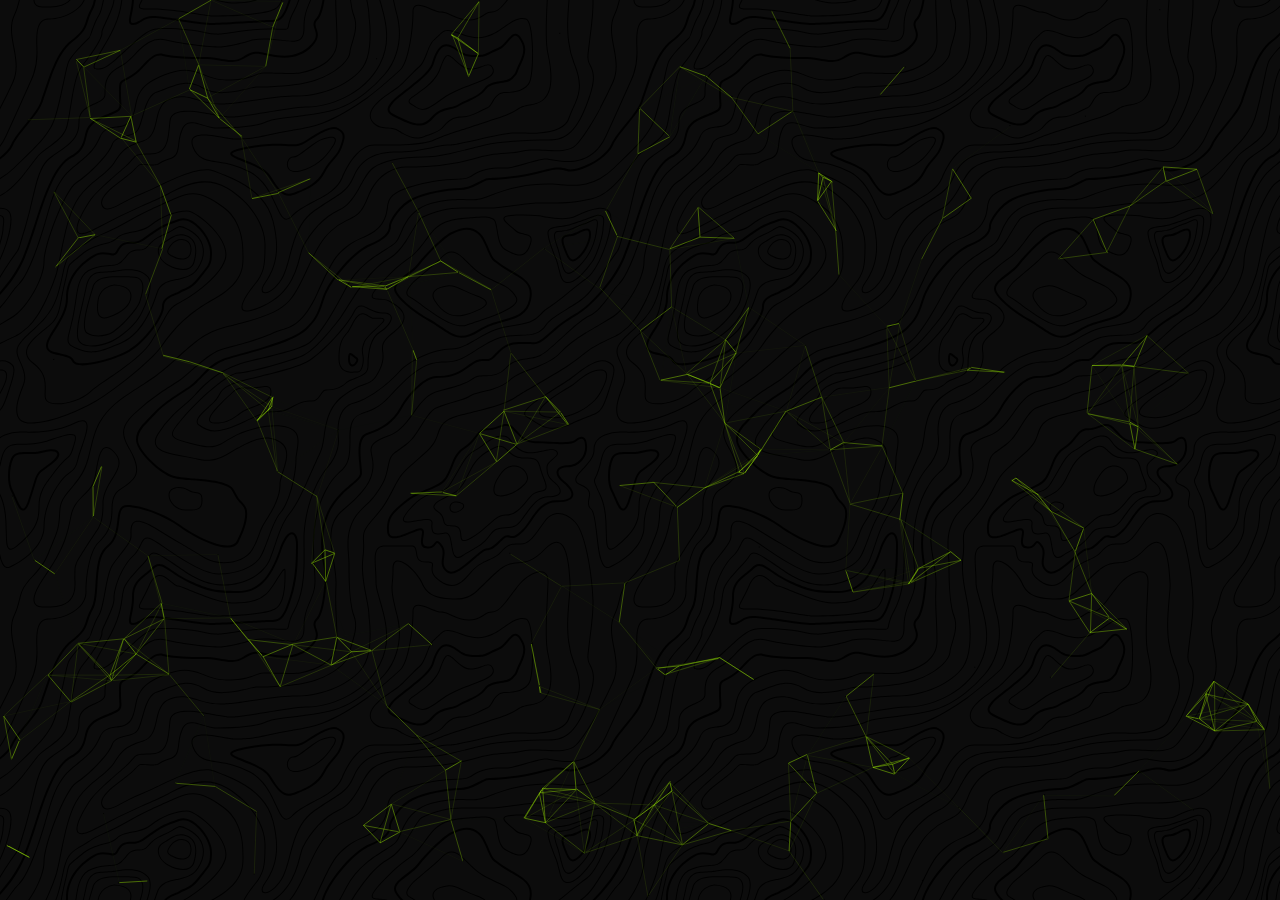
==== commit d7bb5001: "m" ====
--- a/index.html
+++ b/index.html
@@ -4,21 +4,13 @@
 <head>
   <meta http-equiv="Content-Type" content="text/html" ; charset="utf=8" />
   <meta name="viewport" content="width=device-width, initial-scale=1.0" />
-  <title>Drish | Portfolio</title>
-  <meta name="title" content="Drish | Portfolio">
-  <meta name="Description" content="Hey, I'm Drish. I am a 3rd-year student at SRM Institute of Science and Technology in India, pursuing B.Tech in Computer Science Engineering." />
+  <title>Ankush Attri | Portfolio</title>
+  <meta name="title" content="Ankush Attri | Portfolio">
+  <meta name="Description" content="Hey, I'm Ankush Attri. I am a 4th-year student at DR. D. Y. Patil Institute of Technology Pune, pursuing B.E in Computer Engineering." />
   <meta property="og:type" content="website">
-  <meta property="og:url" content="https://drish-xd.is-a.dev/">
-  <meta property="og:title" content="Drish | Portfolio">
-  <meta property="og:description" content="Hey, I'm Drish. I am a 3rd-year student at SRM Institute of Science and Technology in India, pursuing B.Tech in Computer Science Engineering.">
-  <meta property="og:image" content="https://drish-xd.is-a.dev/Assets/Images/Screenshot.png">
-  <meta property="twitter:card" content="summary_large_image">
-  <meta property="twitter:url" content="https://drish-xd.is-a.dev/">
-  <meta property="twitter:title" content="Drish | Portfolio">
-  <meta property="twitter:description" content="Hey, I'm Drish. I am a 3rd-year student at SRM Institute of Science and Technology in India, pursuing B.Tech in Computer Science Engineering.">
-  <meta property="twitter:image" content="https://drish-xd.is-a.dev/Assets/Images/Screenshot.png">
+  <meta property="og:title" content="Ankush Attri | Portfolio">
+  <meta property="og:description" content="Hey, I'm Ankush Attri. I am a 4th-year student at DR. D. Y. Patil Institute of Technology Pune, pursuing B.E in Computer Engineering.">
   <meta name="robots" content="index, follow" />
-  <link rel="canonical" href="https://drish-xd.is-a.dev/" />
   <link rel="shortcut icon" type="image/x-icon" href="./Assets/Images/CodeTyping.svg" />
   <link rel="preload" href="./Assets/Fonts/truculenta-webfont.woff2" as="font" type="font/woff2" crossorigin>
   <link rel="preload" href="./Assets/Fonts/truculenta-webfont.woff" as="font" type="font/woff" crossorigin>
@@ -29,9 +21,6 @@
   <link rel="preload" href="./Script/script.min.js" as="script">
   <link rel="preload" href="./Script/canvas-nest.min.js" as="script">
   <link rel="stylesheet" href="./Style/index.min.css" />
-  <link rel="preconnect" href="https://drish-xd.is-a.dev/Portfolio" />
-  <link rel="prerender" href="https://drish-xd.is-a.dev/Portfolio" />
-  <link rel="dns-prefetch" href="https://drish-xd.is-a.dev/Portfolio" />
   <script src="https://ajax.googleapis.com/ajax/libs/jquery/3.6.0/jquery.min.js"></script>
   <!-- cache Control -->
   <meta http-equiv="cache-control" content="Private" />
@@ -48,7 +37,7 @@
 
     gtag("config", "G-PZCG5DMRF9");
   </script>
-  <title>Drish | Portfolio</title>
+  <title>Ankush Attri | Portfolio</title>
 </head>
 
 <body oncontextmenu="return false">
@@ -98,7 +87,7 @@
         event.preventDefault();
         welcomeSection.addClass("content-hidden");
         setTimeout(function () {
-          window.location = "C:\Users\ankus\Desktop\portfolio\Portfolio";
+          window.location = "\\Portfolio.html";
         }, 2000);
       });
     });
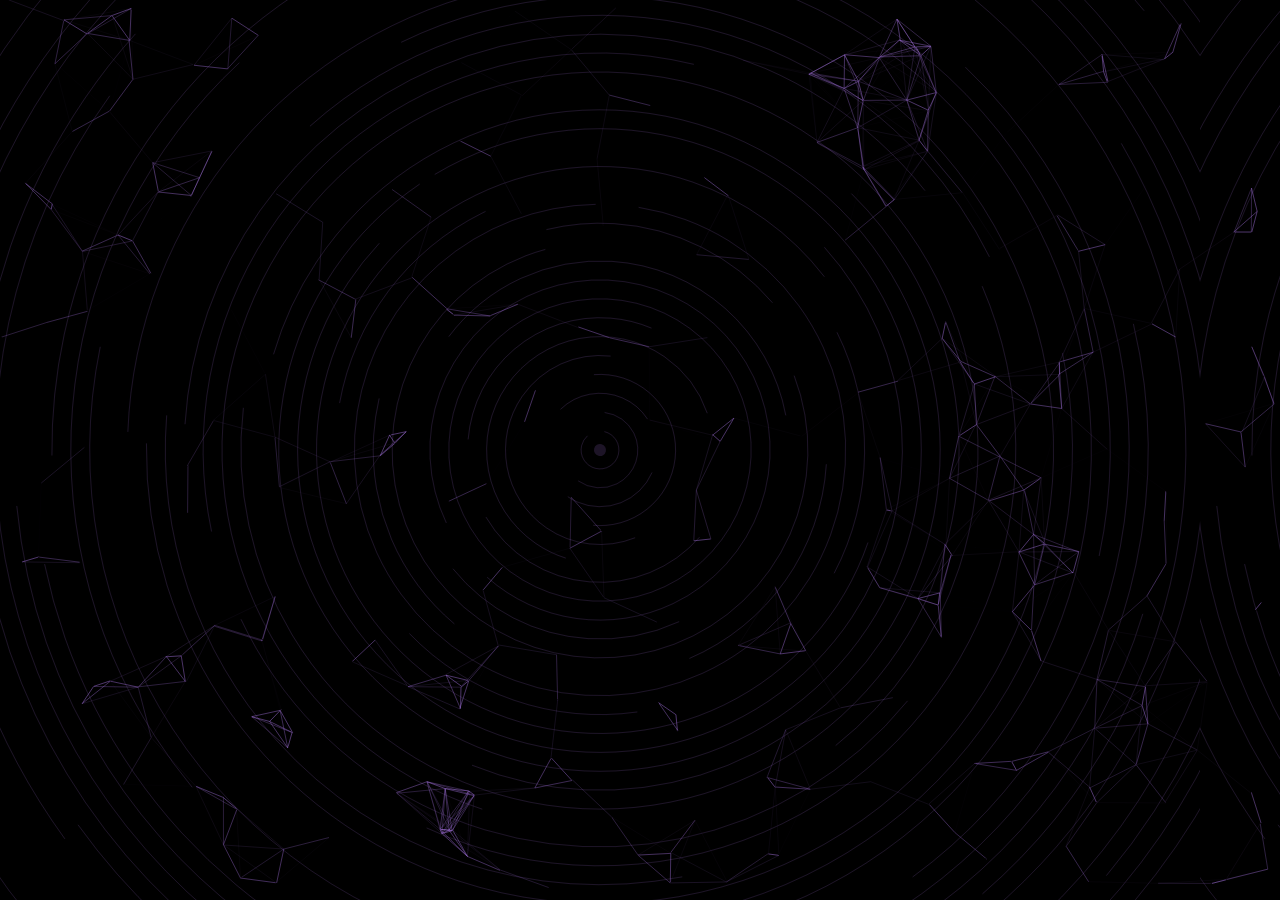
==== commit 0885a9a0: "main" ====
--- a/index.html
+++ b/index.html
@@ -16,7 +16,7 @@
   <link rel="preload" href="./Assets/Fonts/truculenta-webfont.woff" as="font" type="font/woff" crossorigin>
   <link rel="preload" href="./Assets/Fonts/syne-webfont.woff2" as="font" type="font/woff2" crossorigin>
   <link rel="preload" href="./Assets/Fonts/syne-webfont.woff" as="font" type="font/woff" crossorigin>
-  <link rel="preload" href="./Assets/Images/topography.svg" as="image" type="image/svg+xml">
+  <link rel="preload" href="./Assets/Images/bgcircle.svg" as="image" type="image/svg+xml">
   <link rel="preload" href="./Style/index.min.css" as="style">
   <link rel="preload" href="./Script/script.min.js" as="script">
   <link rel="preload" href="./Script/canvas-nest.min.js" as="script">
@@ -87,13 +87,13 @@
         event.preventDefault();
         welcomeSection.addClass("content-hidden");
         setTimeout(function () {
-          window.location = "\\Portfolio.html";
+          window.location = "Portfolio.html";
         }, 2000);
       });
     });
   </script>
 
-  <script color="159, 239, 0" opacity="1" count="300" src="./Script/canvas-nest.min.js"></script>
+  <script color="168, 117, 229" opacity="1" count="300" src="./Script/canvas-nest.min.js"></script>
 </body>
 
 </html>--- a/Style/index.min.css
+++ b/Style/index.min.css
@@ -1 +1 @@
-@font-face{font-family:Syne;src:url(../Assets/Fonts/syne-webfont.woff2) format("woff2"),url(../Assets/Fonts/syne-webfont.woff) format("woff")}@font-face{font-family:Truculenta;src:url(../Assets/Fonts/truculenta-webfont.woff2) format("woff2"),url(../Assets/Fonts/truculenta-webfont.woff) format("woff")}*{margin:0;padding:0;box-sizing:border-box}body{width:100%;height:100vh;background-color:#0c0c0c;background-image:url(../Assets//Images/topography.svg);-webkit-touch-callout:none;-webkit-user-select:none;-khtml-user-select:none;-moz-user-select:none;-ms-user-select:none;user-select:none;-webkit-font-smoothing:antialiased;-moz-osx-font-smoothing:grayscale}::-webkit-scrollbar{width:10px}::-webkit-scrollbar-track{background-color:#000;border-radius:10px}::-webkit-scrollbar-thumb{border-radius:10px;background-color:#24303880}::-webkit-scrollbar-thumb:hover{background-color:#253139}.mainpage{height:100vh;display:grid;place-content:center center;overflow:hidden}.content-wrap{font-family:Truculenta;font-size:120px;color:#f1f1f1;display:inline-flex}.fly-in-hello li,.fly-in-there li{display:inline-flex;margin:0 10px;opacity:1;transition:all 1.5s ease}.fly-in-hello .extraspace{margin:0 20px}.enter-button{font-family:Syne;display:block;text-align:center;font-size:1.7rem;letter-spacing:.1rem;color:#9fef00;opacity:1;margin-top:30px;transition:all 1s ease 1.5s;cursor:pointer}.content-hidden .fly-in-hello li,.content-hidden .fly-in-there li{opacity:0}.content-hidden .fly-in-hello li:nth-child(1){transform:translate3d(-90px,0,0)}.content-hidden .fly-in-hello li:nth-child(2){transform:translate3d(-70px,0,0)}.content-hidden .fly-in-hello li:nth-child(3){transform:translate3d(-50px,0,0)}.content-hidden .fly-in-hello li:nth-child(4){transform:translate3d(-30px,0,0)}.content-hidden .fly-in-hello li:nth-child(5){transform:translate3d(-10px,0,0)}.content-hidden .fly-in-hello li:nth-child(6){transform:translate3d(0,0,0)}.content-hidden .fly-in-there li:nth-child(1){transform:translate3d(10px,0,0)}.content-hidden .fly-in-there li:nth-child(2){transform:translate3d(30px,0,0)}.content-hidden .fly-in-there li:nth-child(3){transform:translate3d(50px,0,0)}.content-hidden .fly-in-there li:nth-child(4){transform:translate3d(70px,0,0)}.content-hidden .fly-in-there li:nth-child(5){transform:translate3d(90px,0,0)}.content-hidden .fly-in-there li:nth-child(6){transform:translate3d(110px,0,0)}.content-hidden .enter-button{opacity:0;visibility:hidden;transform:translate3d(0,-30px,0)}@media screen and (max-width:1150px){.content-wrap{font-size:9vw}}@media screen and (max-width:768px){body{background-color:#0e0e0e}.content-wrap{font-size:15vw;display:inline-block}.fly-in-there{margin-top:25px}.content-hidden .fly-in-hello li:nth-child(1){transform:translate3d(-50px,0,0)}.content-hidden .fly-in-hello li:nth-child(2){transform:translate3d(-50px,0,0)}.content-hidden .fly-in-hello li:nth-child(3){transform:translate3d(-25px,0,0)}.content-hidden .fly-in-hello li:nth-child(4){transform:translate3d(0,0,0)}.content-hidden .fly-in-hello li:nth-child(5){transform:translate3d(25px,0,0)}.fly-in-hello .extraspace{margin:0}.fly-in-hello .hello-h{margin-left:25px}.content-hidden .fly-in-there li:nth-child(1){transform:translate3d(-50px,0,0)}.content-hidden .fly-in-there li:nth-child(2){transform:translate3d(-25px,0,0)}.content-hidden .fly-in-there li:nth-child(3){transform:translate3d(0,0,0)}.content-hidden .fly-in-there li:nth-child(4){transform:translate3d(25px,0,0)}.content-hidden .fly-in-there li:nth-child(5){transform:translate3d(50px,0,0)}.content-hidden .fly-in-there li:nth-child(6){transform:translate3d(75px,0,0)}}+@font-face{font-family:Syne;src:url(../Assets/Fonts/syne-webfont.woff2) format("woff2"),url(../Assets/Fonts/syne-webfont.woff) format("woff")}@font-face{font-family:Truculenta;src:url(../Assets/Fonts/truculenta-webfont.woff2) format("woff2"),url(../Assets/Fonts/truculenta-webfont.woff) format("woff")}*{margin:0;padding:0;box-sizing:border-box}body{width:100%;height:100vh;background-color:#0c0c0c;background-image:url(../Assets//Images/bgcircle.svg);-webkit-touch-callout:none;-webkit-user-select:none;-khtml-user-select:none;-moz-user-select:none;-ms-user-select:none;user-select:none;-webkit-font-smoothing:antialiased;-moz-osx-font-smoothing:grayscale}::-webkit-scrollbar{width:10px}::-webkit-scrollbar-track{background-color:#000;border-radius:10px}::-webkit-scrollbar-thumb{border-radius:10px;background-color:#24303880}::-webkit-scrollbar-thumb:hover{background-color:#253139}.mainpage{height:100vh;display:grid;place-content:center center;overflow:hidden}.content-wrap{font-family:Truculenta;font-size:120px;color:#f1f1f1;display:inline-flex}.fly-in-hello li,.fly-in-there li{display:inline-flex;margin:0 10px;opacity:1;transition:all 1.5s ease}.fly-in-hello .extraspace{margin:0 20px}.enter-button{font-family:Syne;display:block;text-align:center;font-size:1.7rem;letter-spacing:.1rem;color: #A875E5;opacity:1;margin-top:30px;transition:all 1s ease 1.5s;cursor:pointer}.content-hidden .fly-in-hello li,.content-hidden .fly-in-there li{opacity:0}.content-hidden .fly-in-hello li:nth-child(1){transform:translate3d(-90px,0,0)}.content-hidden .fly-in-hello li:nth-child(2){transform:translate3d(-70px,0,0)}.content-hidden .fly-in-hello li:nth-child(3){transform:translate3d(-50px,0,0)}.content-hidden .fly-in-hello li:nth-child(4){transform:translate3d(-30px,0,0)}.content-hidden .fly-in-hello li:nth-child(5){transform:translate3d(-10px,0,0)}.content-hidden .fly-in-hello li:nth-child(6){transform:translate3d(0,0,0)}.content-hidden .fly-in-there li:nth-child(1){transform:translate3d(10px,0,0)}.content-hidden .fly-in-there li:nth-child(2){transform:translate3d(30px,0,0)}.content-hidden .fly-in-there li:nth-child(3){transform:translate3d(50px,0,0)}.content-hidden .fly-in-there li:nth-child(4){transform:translate3d(70px,0,0)}.content-hidden .fly-in-there li:nth-child(5){transform:translate3d(90px,0,0)}.content-hidden .fly-in-there li:nth-child(6){transform:translate3d(110px,0,0)}.content-hidden .enter-button{opacity:0;visibility:hidden;transform:translate3d(0,-30px,0)}@media screen and (max-width:1150px){.content-wrap{font-size:9vw}}@media screen and (max-width:768px){body{background-color:#0e0e0e}.content-wrap{font-size:15vw;display:inline-block}.fly-in-there{margin-top:25px}.content-hidden .fly-in-hello li:nth-child(1){transform:translate3d(-50px,0,0)}.content-hidden .fly-in-hello li:nth-child(2){transform:translate3d(-50px,0,0)}.content-hidden .fly-in-hello li:nth-child(3){transform:translate3d(-25px,0,0)}.content-hidden .fly-in-hello li:nth-child(4){transform:translate3d(0,0,0)}.content-hidden .fly-in-hello li:nth-child(5){transform:translate3d(25px,0,0)}.fly-in-hello .extraspace{margin:0}.fly-in-hello .hello-h{margin-left:25px}.content-hidden .fly-in-there li:nth-child(1){transform:translate3d(-50px,0,0)}.content-hidden .fly-in-there li:nth-child(2){transform:translate3d(-25px,0,0)}.content-hidden .fly-in-there li:nth-child(3){transform:translate3d(0,0,0)}.content-hidden .fly-in-there li:nth-child(4){transform:translate3d(25px,0,0)}.content-hidden .fly-in-there li:nth-child(5){transform:translate3d(50px,0,0)}.content-hidden .fly-in-there li:nth-child(6){transform:translate3d(75px,0,0)}}--- a/Style/index.min.css
+++ b/Style/index.min.css
@@ -1 +1 @@
-@font-face{font-family:Syne;src:url(../Assets/Fonts/syne-webfont.woff2) format("woff2"),url(../Assets/Fonts/syne-webfont.woff) format("woff")}@font-face{font-family:Truculenta;src:url(../Assets/Fonts/truculenta-webfont.woff2) format("woff2"),url(../Assets/Fonts/truculenta-webfont.woff) format("woff")}*{margin:0;padding:0;box-sizing:border-box}body{width:100%;height:100vh;background-color:#0c0c0c;background-image:url(../Assets//Images/topography.svg);-webkit-touch-callout:none;-webkit-user-select:none;-khtml-user-select:none;-moz-user-select:none;-ms-user-select:none;user-select:none;-webkit-font-smoothing:antialiased;-moz-osx-font-smoothing:grayscale}::-webkit-scrollbar{width:10px}::-webkit-scrollbar-track{background-color:#000;border-radius:10px}::-webkit-scrollbar-thumb{border-radius:10px;background-color:#24303880}::-webkit-scrollbar-thumb:hover{background-color:#253139}.mainpage{height:100vh;display:grid;place-content:center center;overflow:hidden}.content-wrap{font-family:Truculenta;font-size:120px;color:#f1f1f1;display:inline-flex}.fly-in-hello li,.fly-in-there li{display:inline-flex;margin:0 10px;opacity:1;transition:all 1.5s ease}.fly-in-hello .extraspace{margin:0 20px}.enter-button{font-family:Syne;display:block;text-align:center;font-size:1.7rem;letter-spacing:.1rem;color:#9fef00;opacity:1;margin-top:30px;transition:all 1s ease 1.5s;cursor:pointer}.content-hidden .fly-in-hello li,.content-hidden .fly-in-there li{opacity:0}.content-hidden .fly-in-hello li:nth-child(1){transform:translate3d(-90px,0,0)}.content-hidden .fly-in-hello li:nth-child(2){transform:translate3d(-70px,0,0)}.content-hidden .fly-in-hello li:nth-child(3){transform:translate3d(-50px,0,0)}.content-hidden .fly-in-hello li:nth-child(4){transform:translate3d(-30px,0,0)}.content-hidden .fly-in-hello li:nth-child(5){transform:translate3d(-10px,0,0)}.content-hidden .fly-in-hello li:nth-child(6){transform:translate3d(0,0,0)}.content-hidden .fly-in-there li:nth-child(1){transform:translate3d(10px,0,0)}.content-hidden .fly-in-there li:nth-child(2){transform:translate3d(30px,0,0)}.content-hidden .fly-in-there li:nth-child(3){transform:translate3d(50px,0,0)}.content-hidden .fly-in-there li:nth-child(4){transform:translate3d(70px,0,0)}.content-hidden .fly-in-there li:nth-child(5){transform:translate3d(90px,0,0)}.content-hidden .fly-in-there li:nth-child(6){transform:translate3d(110px,0,0)}.content-hidden .enter-button{opacity:0;visibility:hidden;transform:translate3d(0,-30px,0)}@media screen and (max-width:1150px){.content-wrap{font-size:9vw}}@media screen and (max-width:768px){body{background-color:#0e0e0e}.content-wrap{font-size:15vw;display:inline-block}.fly-in-there{margin-top:25px}.content-hidden .fly-in-hello li:nth-child(1){transform:translate3d(-50px,0,0)}.content-hidden .fly-in-hello li:nth-child(2){transform:translate3d(-50px,0,0)}.content-hidden .fly-in-hello li:nth-child(3){transform:translate3d(-25px,0,0)}.content-hidden .fly-in-hello li:nth-child(4){transform:translate3d(0,0,0)}.content-hidden .fly-in-hello li:nth-child(5){transform:translate3d(25px,0,0)}.fly-in-hello .extraspace{margin:0}.fly-in-hello .hello-h{margin-left:25px}.content-hidden .fly-in-there li:nth-child(1){transform:translate3d(-50px,0,0)}.content-hidden .fly-in-there li:nth-child(2){transform:translate3d(-25px,0,0)}.content-hidden .fly-in-there li:nth-child(3){transform:translate3d(0,0,0)}.content-hidden .fly-in-there li:nth-child(4){transform:translate3d(25px,0,0)}.content-hidden .fly-in-there li:nth-child(5){transform:translate3d(50px,0,0)}.content-hidden .fly-in-there li:nth-child(6){transform:translate3d(75px,0,0)}}+@font-face{font-family:Syne;src:url(../Assets/Fonts/syne-webfont.woff2) format("woff2"),url(../Assets/Fonts/syne-webfont.woff) format("woff")}@font-face{font-family:Truculenta;src:url(../Assets/Fonts/truculenta-webfont.woff2) format("woff2"),url(../Assets/Fonts/truculenta-webfont.woff) format("woff")}*{margin:0;padding:0;box-sizing:border-box}body{width:100%;height:100vh;background-color:#0c0c0c;background-image:url(../Assets//Images/bgcircle.svg);-webkit-touch-callout:none;-webkit-user-select:none;-khtml-user-select:none;-moz-user-select:none;-ms-user-select:none;user-select:none;-webkit-font-smoothing:antialiased;-moz-osx-font-smoothing:grayscale}::-webkit-scrollbar{width:10px}::-webkit-scrollbar-track{background-color:#000;border-radius:10px}::-webkit-scrollbar-thumb{border-radius:10px;background-color:#24303880}::-webkit-scrollbar-thumb:hover{background-color:#253139}.mainpage{height:100vh;display:grid;place-content:center center;overflow:hidden}.content-wrap{font-family:Truculenta;font-size:120px;color:#f1f1f1;display:inline-flex}.fly-in-hello li,.fly-in-there li{display:inline-flex;margin:0 10px;opacity:1;transition:all 1.5s ease}.fly-in-hello .extraspace{margin:0 20px}.enter-button{font-family:Syne;display:block;text-align:center;font-size:1.7rem;letter-spacing:.1rem;color: #A875E5;opacity:1;margin-top:30px;transition:all 1s ease 1.5s;cursor:pointer}.content-hidden .fly-in-hello li,.content-hidden .fly-in-there li{opacity:0}.content-hidden .fly-in-hello li:nth-child(1){transform:translate3d(-90px,0,0)}.content-hidden .fly-in-hello li:nth-child(2){transform:translate3d(-70px,0,0)}.content-hidden .fly-in-hello li:nth-child(3){transform:translate3d(-50px,0,0)}.content-hidden .fly-in-hello li:nth-child(4){transform:translate3d(-30px,0,0)}.content-hidden .fly-in-hello li:nth-child(5){transform:translate3d(-10px,0,0)}.content-hidden .fly-in-hello li:nth-child(6){transform:translate3d(0,0,0)}.content-hidden .fly-in-there li:nth-child(1){transform:translate3d(10px,0,0)}.content-hidden .fly-in-there li:nth-child(2){transform:translate3d(30px,0,0)}.content-hidden .fly-in-there li:nth-child(3){transform:translate3d(50px,0,0)}.content-hidden .fly-in-there li:nth-child(4){transform:translate3d(70px,0,0)}.content-hidden .fly-in-there li:nth-child(5){transform:translate3d(90px,0,0)}.content-hidden .fly-in-there li:nth-child(6){transform:translate3d(110px,0,0)}.content-hidden .enter-button{opacity:0;visibility:hidden;transform:translate3d(0,-30px,0)}@media screen and (max-width:1150px){.content-wrap{font-size:9vw}}@media screen and (max-width:768px){body{background-color:#0e0e0e}.content-wrap{font-size:15vw;display:inline-block}.fly-in-there{margin-top:25px}.content-hidden .fly-in-hello li:nth-child(1){transform:translate3d(-50px,0,0)}.content-hidden .fly-in-hello li:nth-child(2){transform:translate3d(-50px,0,0)}.content-hidden .fly-in-hello li:nth-child(3){transform:translate3d(-25px,0,0)}.content-hidden .fly-in-hello li:nth-child(4){transform:translate3d(0,0,0)}.content-hidden .fly-in-hello li:nth-child(5){transform:translate3d(25px,0,0)}.fly-in-hello .extraspace{margin:0}.fly-in-hello .hello-h{margin-left:25px}.content-hidden .fly-in-there li:nth-child(1){transform:translate3d(-50px,0,0)}.content-hidden .fly-in-there li:nth-child(2){transform:translate3d(-25px,0,0)}.content-hidden .fly-in-there li:nth-child(3){transform:translate3d(0,0,0)}.content-hidden .fly-in-there li:nth-child(4){transform:translate3d(25px,0,0)}.content-hidden .fly-in-there li:nth-child(5){transform:translate3d(50px,0,0)}.content-hidden .fly-in-there li:nth-child(6){transform:translate3d(75px,0,0)}}